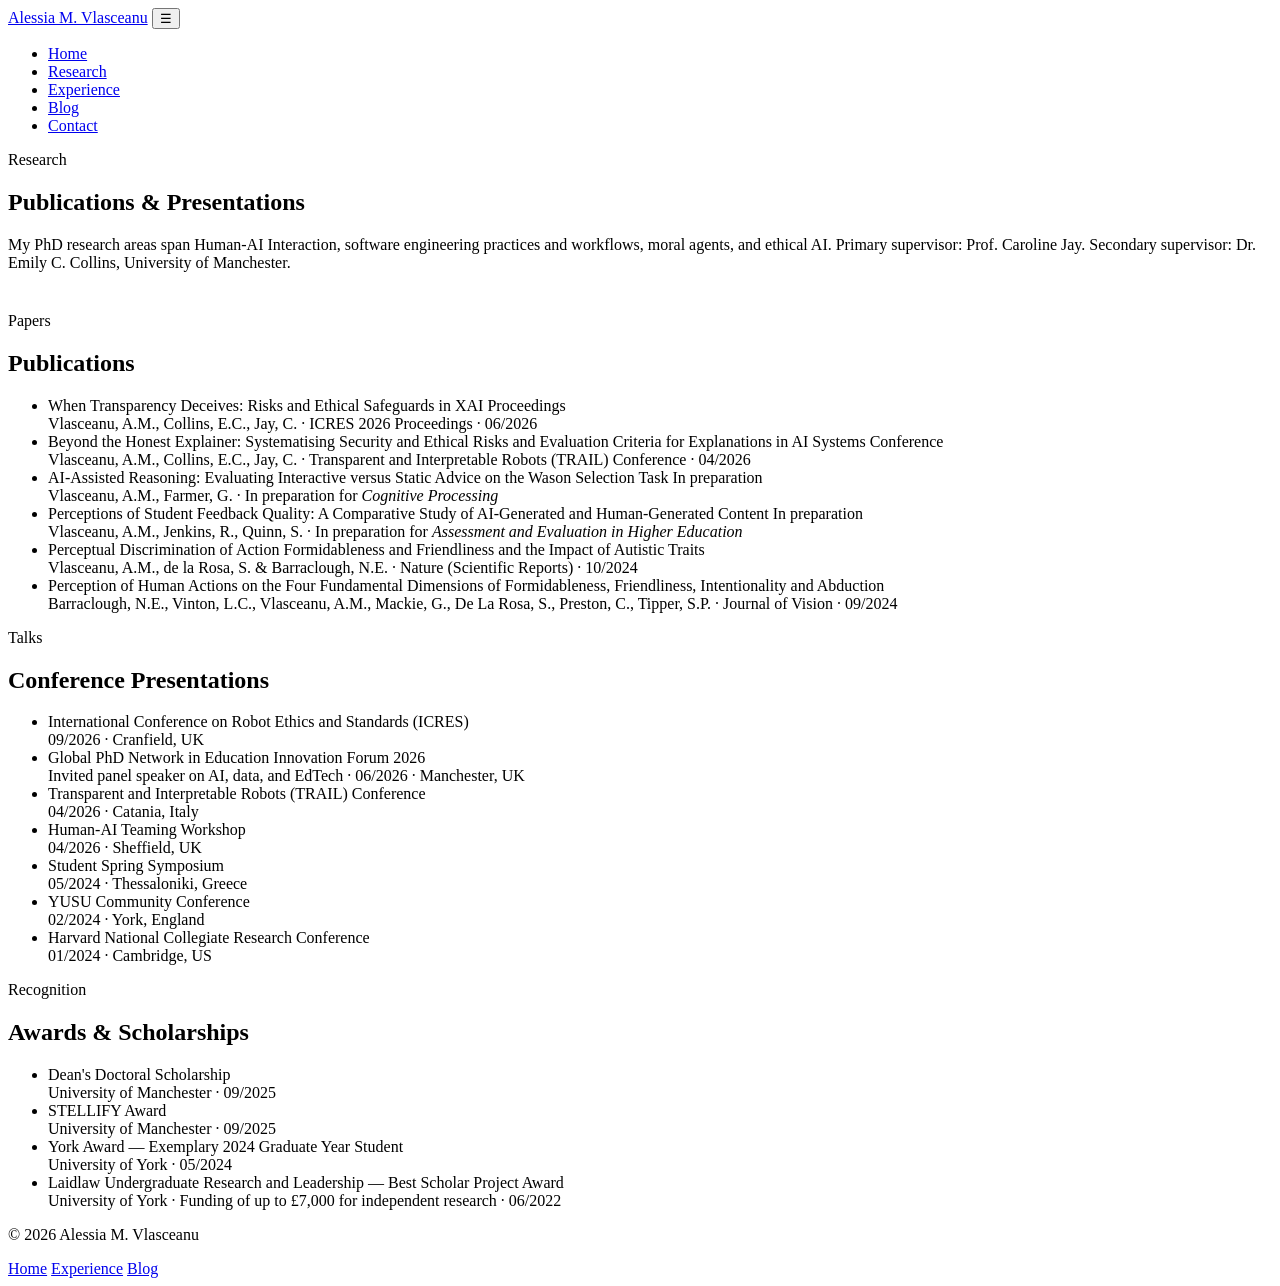
==== research.html @ 2f05d113 "Add files via upload" ====
<!DOCTYPE html>
<html lang="en">
<head>
<meta charset="UTF-8" />
<meta name="viewport" content="width=device-width, initial-scale=1.0" />
<title>Research &amp; Publications — Alessia M. Vlasceanu</title>
<meta name="description" content="Publications, conference presentations, and awards from Alessia M. Vlasceanu's PhD research in Human-AI Interaction and Ethical AI." />
<link rel="stylesheet" href="assets/css/style.css" />
</head>
<body>

<header class="site-nav">
  <div class="nav-inner">
    <a href="index.html" class="logo">Alessia M. Vlasceanu</a>
    <button class="nav-toggle" aria-label="Toggle navigation">☰</button>
    <ul class="nav-links">
      <li><a href="index.html">Home</a></li>
      <li><a href="research.html" class="active">Research</a></li>
      <li><a href="experience.html">Experience</a></li>
      <li><a href="blog/index.html">Blog</a></li>
      <li><a href="index.html#contact">Contact</a></li>
    </ul>
  </div>
</header>

<main>

  <section class="hero" style="padding-bottom: 24px;">
    <div class="container">
      <div class="eyebrow">Research</div>
      <h1>Publications &amp; Presentations</h1>
      <p class="lede">
        My PhD research areas span Human-AI Interaction, software engineering practices and workflows,
        moral agents, and ethical AI. Primary supervisor: Prof. Caroline Jay. Secondary supervisor:
        Dr. Emily C. Collins, University of Manchester.
      </p>
    </div>
  </section>

  <!-- Publications -->
  <section class="alt">
    <div class="container">
      <div class="section-head">
        <div class="eyebrow">Papers</div>
        <h2>Publications</h2>
      </div>
      <ul class="pub-list">
        <li class="pub-item">
          <div class="pub-title">When Transparency Deceives: Risks and Ethical Safeguards in XAI <span class="pub-tag">Proceedings</span></div>
          <div class="pub-meta">Vlasceanu, A.M., Collins, E.C., Jay, C. · ICRES 2026 Proceedings · 06/2026</div>
        </li>
        <li class="pub-item">
          <div class="pub-title">Beyond the Honest Explainer: Systematising Security and Ethical Risks and Evaluation Criteria for Explanations in AI Systems <span class="pub-tag">Conference</span></div>
          <div class="pub-meta">Vlasceanu, A.M., Collins, E.C., Jay, C. · Transparent and Interpretable Robots (TRAIL) Conference · 04/2026</div>
        </li>
        <li class="pub-item">
          <div class="pub-title">AI-Assisted Reasoning: Evaluating Interactive versus Static Advice on the Wason Selection Task <span class="pub-tag">In preparation</span></div>
          <div class="pub-meta">Vlasceanu, A.M., Farmer, G. · In preparation for <em>Cognitive Processing</em></div>
        </li>
        <li class="pub-item">
          <div class="pub-title">Perceptions of Student Feedback Quality: A Comparative Study of AI-Generated and Human-Generated Content <span class="pub-tag">In preparation</span></div>
          <div class="pub-meta">Vlasceanu, A.M., Jenkins, R., Quinn, S. · In preparation for <em>Assessment and Evaluation in Higher Education</em></div>
        </li>
        <li class="pub-item">
          <div class="pub-title">Perceptual Discrimination of Action Formidableness and Friendliness and the Impact of Autistic Traits</div>
          <div class="pub-meta">Vlasceanu, A.M., de la Rosa, S. &amp; Barraclough, N.E. · Nature (Scientific Reports) · 10/2024</div>
        </li>
        <li class="pub-item">
          <div class="pub-title">Perception of Human Actions on the Four Fundamental Dimensions of Formidableness, Friendliness, Intentionality and Abduction</div>
          <div class="pub-meta">Barraclough, N.E., Vinton, L.C., Vlasceanu, A.M., Mackie, G., De La Rosa, S., Preston, C., Tipper, S.P. · Journal of Vision · 09/2024</div>
        </li>
      </ul>
    </div>
  </section>

  <!-- Conference presentations -->
  <section>
    <div class="container">
      <div class="section-head">
        <div class="eyebrow">Talks</div>
        <h2>Conference Presentations</h2>
      </div>
      <ul class="pub-list">
        <li class="pub-item">
          <div class="pub-title">International Conference on Robot Ethics and Standards (ICRES)</div>
          <div class="pub-meta">09/2026 · Cranfield, UK</div>
        </li>
        <li class="pub-item">
          <div class="pub-title">Global PhD Network in Education Innovation Forum 2026</div>
          <div class="pub-meta">Invited panel speaker on AI, data, and EdTech · 06/2026 · Manchester, UK</div>
        </li>
        <li class="pub-item">
          <div class="pub-title">Transparent and Interpretable Robots (TRAIL) Conference</div>
          <div class="pub-meta">04/2026 · Catania, Italy</div>
        </li>
        <li class="pub-item">
          <div class="pub-title">Human-AI Teaming Workshop</div>
          <div class="pub-meta">04/2026 · Sheffield, UK</div>
        </li>
        <li class="pub-item">
          <div class="pub-title">Student Spring Symposium</div>
          <div class="pub-meta">05/2024 · Thessaloniki, Greece</div>
        </li>
        <li class="pub-item">
          <div class="pub-title">YUSU Community Conference</div>
          <div class="pub-meta">02/2024 · York, England</div>
        </li>
        <li class="pub-item">
          <div class="pub-title">Harvard National Collegiate Research Conference</div>
          <div class="pub-meta">01/2024 · Cambridge, US</div>
        </li>
      </ul>
    </div>
  </section>

  <!-- Awards -->
  <section class="alt">
    <div class="container">
      <div class="section-head">
        <div class="eyebrow">Recognition</div>
        <h2>Awards &amp; Scholarships</h2>
      </div>
      <ul class="pub-list">
        <li class="pub-item">
          <div class="pub-title">Dean's Doctoral Scholarship</div>
          <div class="pub-meta">University of Manchester · 09/2025</div>
        </li>
        <li class="pub-item">
          <div class="pub-title">STELLIFY Award</div>
          <div class="pub-meta">University of Manchester · 09/2025</div>
        </li>
        <li class="pub-item">
          <div class="pub-title">York Award — Exemplary 2024 Graduate Year Student</div>
          <div class="pub-meta">University of York · 05/2024</div>
        </li>
        <li class="pub-item">
          <div class="pub-title">Laidlaw Undergraduate Research and Leadership — Best Scholar Project Award</div>
          <div class="pub-meta">University of York · Funding of up to £7,000 for independent research · 06/2022</div>
        </li>
      </ul>
    </div>
  </section>

</main>

<footer>
  <div class="container">
    <p>© <span data-year>2026</span> Alessia M. Vlasceanu</p>
    <div class="social-row">
      <a href="index.html">Home</a>
      <a href="experience.html">Experience</a>
      <a href="blog/index.html">Blog</a>
    </div>
  </div>
</footer>

<script src="assets/js/main.js"></script>
</body>
</html>
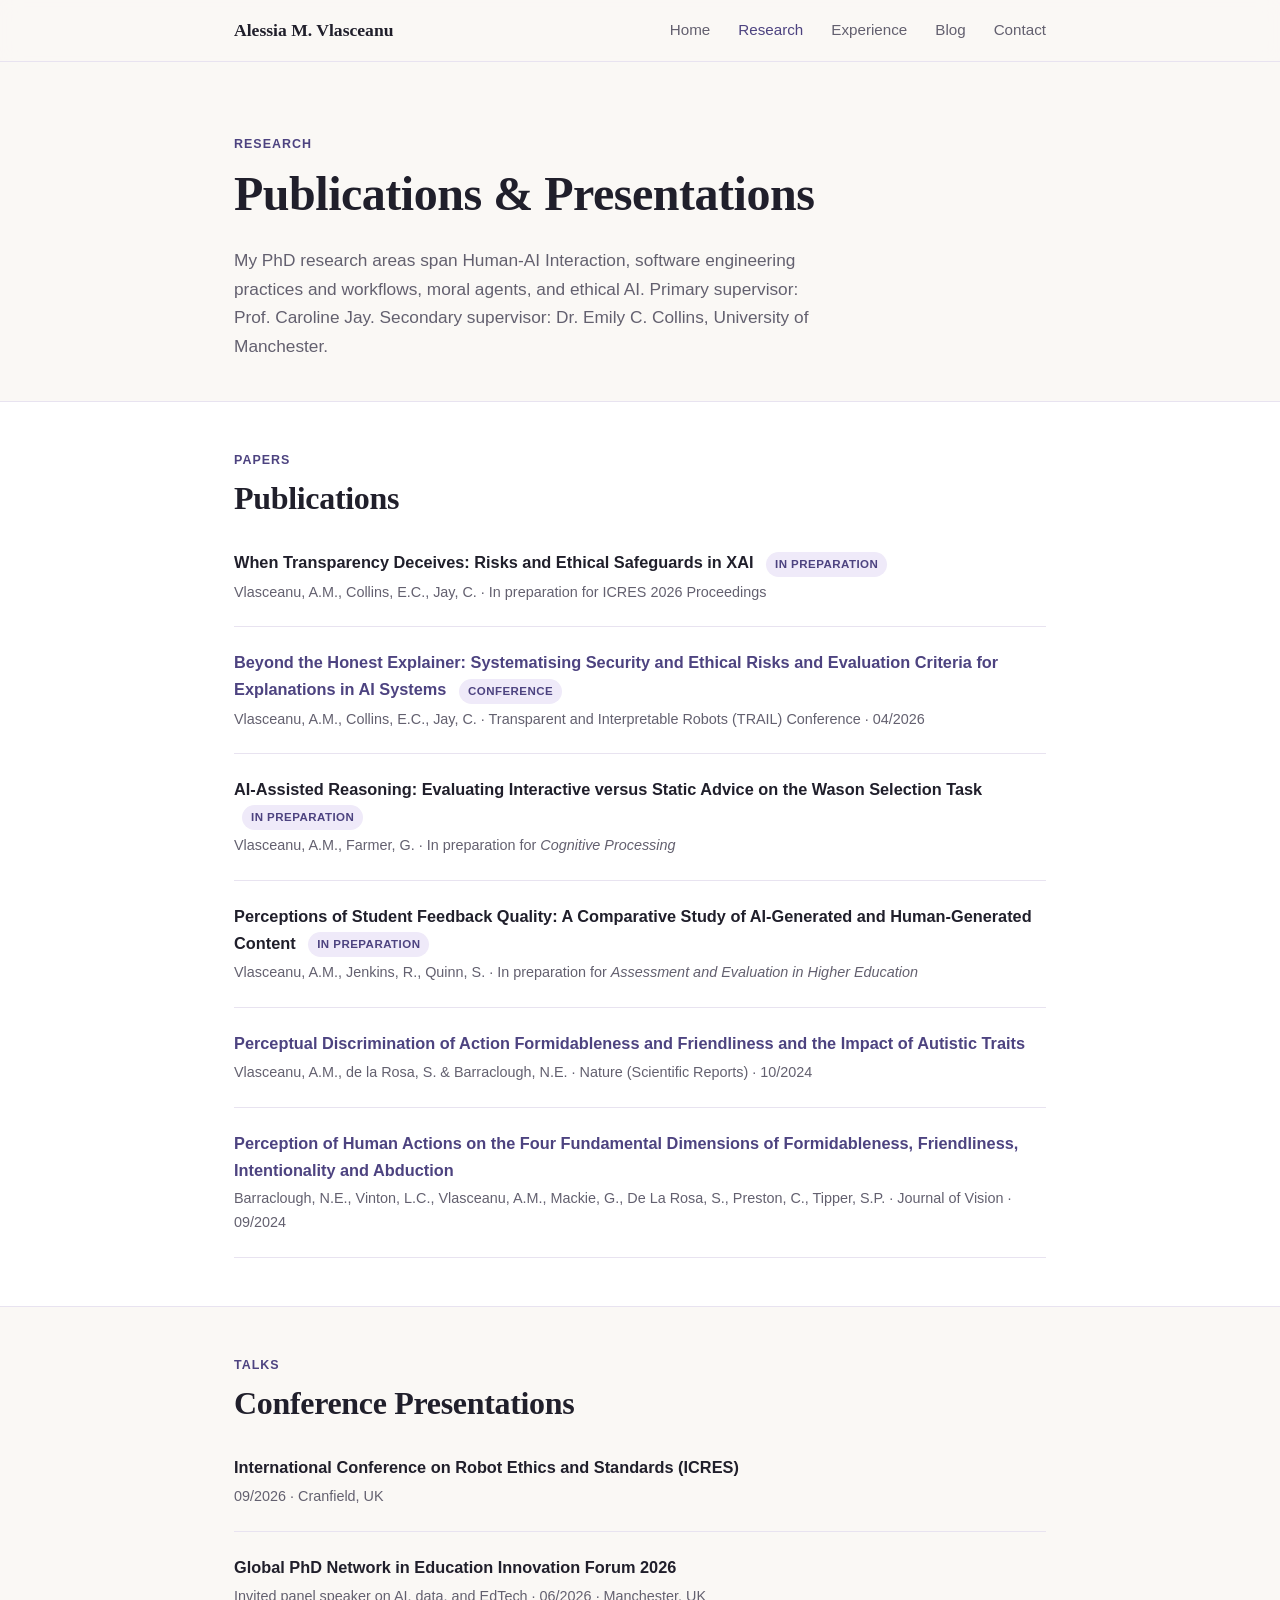
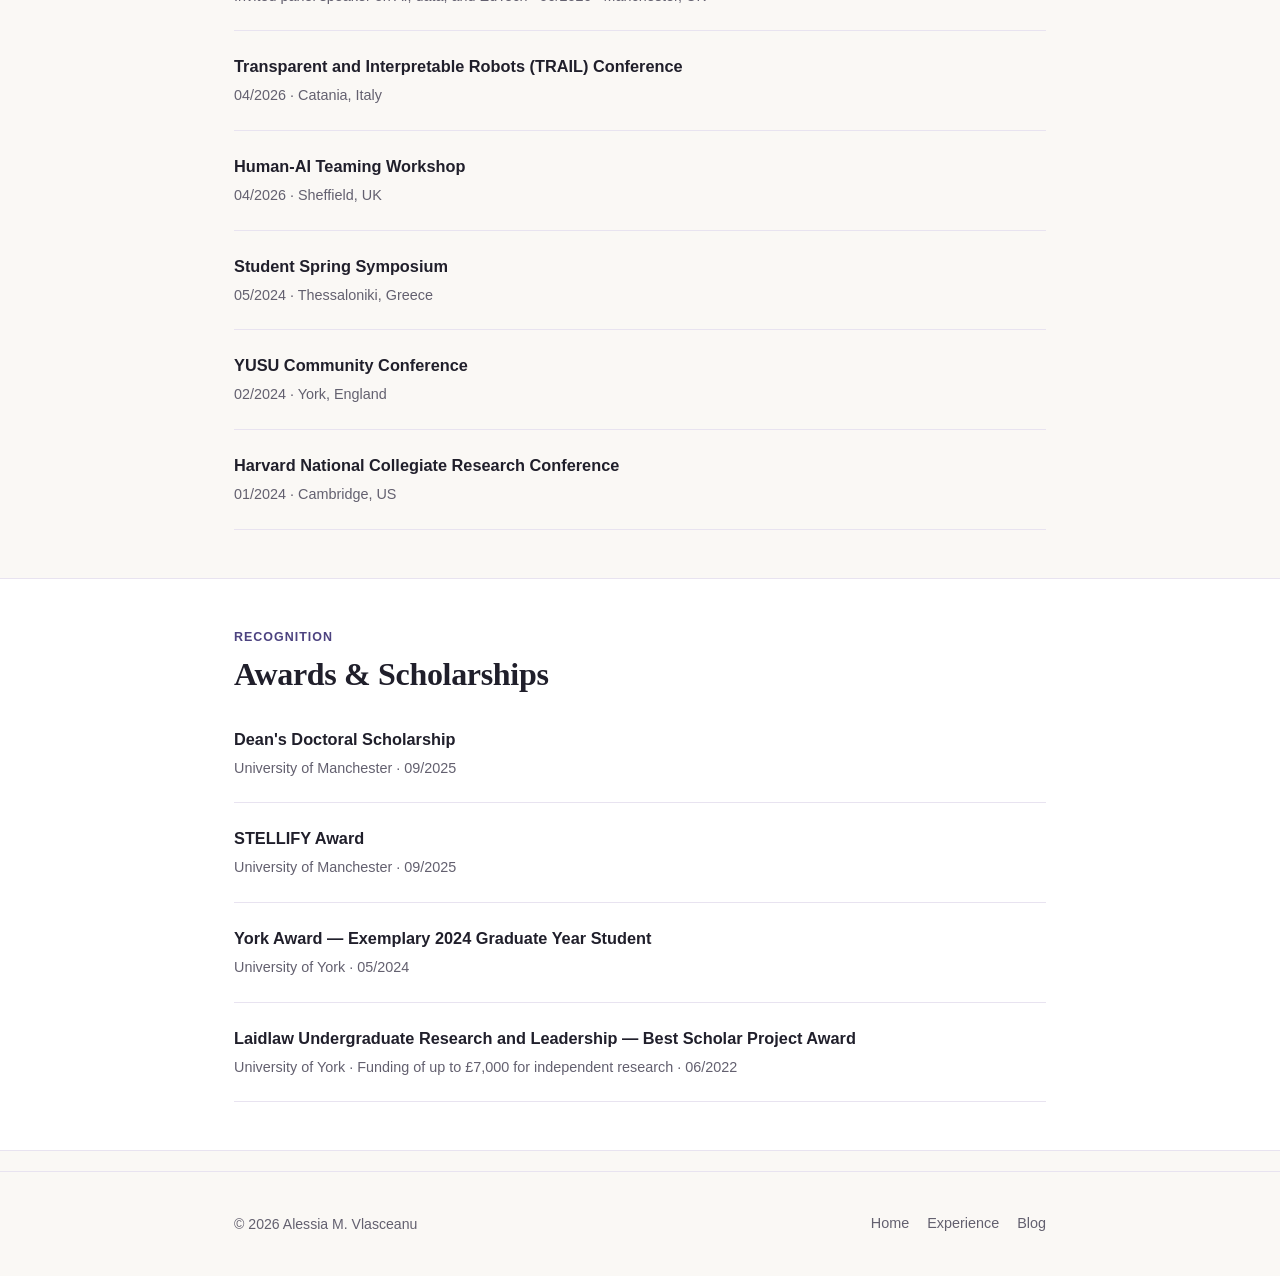
==== commit 4d43c218: "Add files via upload" ====
--- a/research.html
+++ b/research.html
@@ -46,11 +46,11 @@
       </div>
       <ul class="pub-list">
         <li class="pub-item">
-          <div class="pub-title">When Transparency Deceives: Risks and Ethical Safeguards in XAI <span class="pub-tag">Proceedings</span></div>
-          <div class="pub-meta">Vlasceanu, A.M., Collins, E.C., Jay, C. · ICRES 2026 Proceedings · 06/2026</div>
+          <div class="pub-title">When Transparency Deceives: Risks and Ethical Safeguards in XAI <span class="pub-tag">In preparation</span></div>
+          <div class="pub-meta">Vlasceanu, A.M., Collins, E.C., Jay, C. · In preparation for ICRES 2026 Proceedings</div>
         </li>
         <li class="pub-item">
-          <div class="pub-title">Beyond the Honest Explainer: Systematising Security and Ethical Risks and Evaluation Criteria for Explanations in AI Systems <span class="pub-tag">Conference</span></div>
+          <div class="pub-title"><a href="https://pure.manchester.ac.uk/ws/portalfiles/portal/1884796959/TRAIL_Conference_Ethical_AI_Camera_Ready.pdf" target="_blank" rel="noopener">Beyond the Honest Explainer: Systematising Security and Ethical Risks and Evaluation Criteria for Explanations in AI Systems</a> <span class="pub-tag">Conference</span></div>
           <div class="pub-meta">Vlasceanu, A.M., Collins, E.C., Jay, C. · Transparent and Interpretable Robots (TRAIL) Conference · 04/2026</div>
         </li>
         <li class="pub-item">
@@ -62,11 +62,11 @@
           <div class="pub-meta">Vlasceanu, A.M., Jenkins, R., Quinn, S. · In preparation for <em>Assessment and Evaluation in Higher Education</em></div>
         </li>
         <li class="pub-item">
-          <div class="pub-title">Perceptual Discrimination of Action Formidableness and Friendliness and the Impact of Autistic Traits</div>
+          <div class="pub-title"><a href="https://www.nature.com/articles/s41598-024-76488-6" target="_blank" rel="noopener">Perceptual Discrimination of Action Formidableness and Friendliness and the Impact of Autistic Traits</a></div>
           <div class="pub-meta">Vlasceanu, A.M., de la Rosa, S. &amp; Barraclough, N.E. · Nature (Scientific Reports) · 10/2024</div>
         </li>
         <li class="pub-item">
-          <div class="pub-title">Perception of Human Actions on the Four Fundamental Dimensions of Formidableness, Friendliness, Intentionality and Abduction</div>
+          <div class="pub-title"><a href="https://jov.arvojournals.org/article.aspx?articleid=2801195" target="_blank" rel="noopener">Perception of Human Actions on the Four Fundamental Dimensions of Formidableness, Friendliness, Intentionality and Abduction</a></div>
           <div class="pub-meta">Barraclough, N.E., Vinton, L.C., Vlasceanu, A.M., Mackie, G., De La Rosa, S., Preston, C., Tipper, S.P. · Journal of Vision · 09/2024</div>
         </li>
       </ul>
--- a/assets/css/style.css
+++ b/assets/css/style.css
@@ -0,0 +1,377 @@
+/* ============================================
+   Alessia M. Vlasceanu — Personal site styles
+   ============================================ */
+
+@import url('https://fonts.googleapis.com/css2?family=Fraunces:ital,opsz,wght@0,9..144,400;0,9..144,500;0,9..144,600;1,9..144,500&family=Inter:wght@400;500;600;700&display=swap');
+
+:root {
+  --bg: #faf8f5;
+  --surface: #ffffff;
+  --text: #201f2b;
+  --text-muted: #63606f;
+  --accent: #6a5fa8;
+  --accent-dark: #4d4380;
+  --accent-soft: #efeaf9;
+  --border: #e8e3f0;
+  --radius: 14px;
+  --shadow: 0 10px 30px -15px rgba(40, 30, 70, 0.25);
+  --serif: 'Fraunces', Georgia, 'Times New Roman', serif;
+  --sans: 'Inter', -apple-system, BlinkMacSystemFont, 'Segoe UI', Roboto, sans-serif;
+  --max-w: 860px;
+}
+
+* { box-sizing: border-box; }
+
+html { scroll-behavior: smooth; }
+
+body {
+  margin: 0;
+  font-family: var(--sans);
+  background: var(--bg);
+  color: var(--text);
+  line-height: 1.65;
+  -webkit-font-smoothing: antialiased;
+}
+
+h1, h2, h3, h4 {
+  font-family: var(--serif);
+  font-weight: 600;
+  line-height: 1.2;
+  margin: 0 0 0.5em;
+  letter-spacing: -0.01em;
+}
+
+h1 { font-size: clamp(2.1rem, 4vw, 3rem); }
+h2 { font-size: clamp(1.5rem, 3vw, 2rem); }
+h3 { font-size: 1.25rem; }
+
+p { margin: 0 0 1em; }
+
+a {
+  color: var(--accent-dark);
+  text-decoration: none;
+}
+a:hover { text-decoration: underline; }
+
+img { max-width: 100%; display: block; }
+
+.container {
+  max-width: var(--max-w);
+  margin: 0 auto;
+  padding: 0 24px;
+}
+
+/* ---------- Nav ---------- */
+header.site-nav {
+  position: sticky;
+  top: 0;
+  z-index: 50;
+  background: rgba(250, 248, 245, 0.88);
+  backdrop-filter: saturate(180%) blur(10px);
+  border-bottom: 1px solid var(--border);
+}
+
+.nav-inner {
+  max-width: var(--max-w);
+  margin: 0 auto;
+  padding: 16px 24px;
+  display: flex;
+  align-items: center;
+  justify-content: space-between;
+}
+
+.logo {
+  font-family: var(--serif);
+  font-weight: 600;
+  font-size: 1.1rem;
+  color: var(--text);
+  white-space: nowrap;
+}
+.logo:hover { text-decoration: none; color: var(--accent-dark); }
+
+.nav-links {
+  list-style: none;
+  display: flex;
+  gap: 28px;
+  margin: 0;
+  padding: 0;
+}
+
+.nav-links a {
+  color: var(--text-muted);
+  font-size: 0.95rem;
+  font-weight: 500;
+}
+.nav-links a:hover,
+.nav-links a.active {
+  color: var(--accent-dark);
+  text-decoration: none;
+}
+
+.nav-toggle {
+  display: none;
+  background: none;
+  border: none;
+  font-size: 1.4rem;
+  cursor: pointer;
+  color: var(--text);
+}
+
+@media (max-width: 680px) {
+  .nav-toggle { display: block; }
+  .nav-links {
+    position: absolute;
+    top: 100%;
+    left: 0;
+    right: 0;
+    background: var(--surface);
+    border-bottom: 1px solid var(--border);
+    flex-direction: column;
+    gap: 0;
+    display: none;
+    padding: 8px 24px 16px;
+  }
+  .nav-links.open { display: flex; }
+  .nav-links li { padding: 10px 0; border-bottom: 1px solid var(--border); }
+  .nav-links li:last-child { border-bottom: none; }
+}
+
+/* ---------- Hero ---------- */
+.hero {
+  padding: 72px 0 56px;
+}
+
+.hero-grid {
+  display: grid;
+  grid-template-columns: auto 1fr;
+  gap: 36px;
+  align-items: center;
+}
+
+.hero-photo {
+  width: 148px;
+  height: 148px;
+  border-radius: 50%;
+  overflow: hidden;
+  box-shadow: var(--shadow);
+  border: 4px solid var(--surface);
+  flex-shrink: 0;
+}
+.hero-photo img { width: 100%; height: 100%; object-fit: cover; }
+
+.eyebrow {
+  text-transform: uppercase;
+  letter-spacing: 0.08em;
+  font-size: 0.78rem;
+  font-weight: 600;
+  color: var(--accent-dark);
+  margin-bottom: 10px;
+}
+
+.hero p.lede {
+  font-size: 1.08rem;
+  color: var(--text-muted);
+  max-width: 62ch;
+}
+
+@media (max-width: 560px) {
+  .hero-grid { grid-template-columns: 1fr; text-align: center; }
+  .hero-grid .hero-photo { margin: 0 auto; }
+}
+
+/* ---------- Buttons ---------- */
+.btn-row {
+  display: flex;
+  flex-wrap: wrap;
+  gap: 12px;
+  margin-top: 22px;
+}
+
+.btn {
+  display: inline-flex;
+  align-items: center;
+  gap: 8px;
+  padding: 11px 20px;
+  border-radius: 999px;
+  font-weight: 600;
+  font-size: 0.92rem;
+  border: 1px solid transparent;
+  cursor: pointer;
+}
+.btn:hover { text-decoration: none; }
+
+.btn-primary {
+  background: var(--accent);
+  color: #fff;
+}
+.btn-primary:hover { background: var(--accent-dark); }
+
+.btn-ghost {
+  background: transparent;
+  border-color: var(--border);
+  color: var(--text);
+}
+.btn-ghost:hover { border-color: var(--accent); color: var(--accent-dark); }
+
+/* ---------- Social row ---------- */
+.social-row {
+  display: flex;
+  gap: 18px;
+  margin-top: 20px;
+  flex-wrap: wrap;
+}
+.social-row a {
+  font-size: 0.9rem;
+  font-weight: 500;
+  color: var(--text-muted);
+}
+.social-row a:hover { color: var(--accent-dark); }
+
+/* ---------- Sections ---------- */
+section { padding: 48px 0; }
+section.alt {
+  background: var(--surface);
+  border-top: 1px solid var(--border);
+  border-bottom: 1px solid var(--border);
+}
+
+.section-head { margin-bottom: 32px; }
+.section-head .eyebrow { margin-bottom: 8px; }
+.section-head p { color: var(--text-muted); max-width: 62ch; }
+
+/* ---------- Cards / grid ---------- */
+.card-grid {
+  display: grid;
+  grid-template-columns: repeat(3, 1fr);
+  gap: 20px;
+}
+@media (max-width: 760px) {
+  .card-grid { grid-template-columns: 1fr; }
+}
+
+.card {
+  background: var(--surface);
+  border: 1px solid var(--border);
+  border-radius: var(--radius);
+  padding: 24px;
+}
+.card h3 { margin-bottom: 8px; font-size: 1.05rem; }
+.card p { color: var(--text-muted); font-size: 0.94rem; margin-bottom: 0; }
+
+/* ---------- Timeline (experience/education) ---------- */
+.timeline {
+  border-left: 2px solid var(--border);
+  padding-left: 28px;
+  margin-left: 6px;
+}
+
+.timeline-item { position: relative; margin-bottom: 36px; }
+.timeline-item:last-child { margin-bottom: 0; }
+
+.timeline-item::before {
+  content: '';
+  position: absolute;
+  left: -34px;
+  top: 6px;
+  width: 12px;
+  height: 12px;
+  border-radius: 50%;
+  background: var(--accent);
+  border: 2px solid var(--bg);
+}
+
+.timeline-item .meta {
+  color: var(--text-muted);
+  font-size: 0.88rem;
+  margin-bottom: 4px;
+}
+
+.timeline-item h3 { margin-bottom: 2px; }
+.timeline-item .org { color: var(--accent-dark); font-weight: 500; margin-bottom: 8px; }
+
+.timeline-item ul { margin: 8px 0 0; padding-left: 20px; color: var(--text-muted); }
+.timeline-item li { margin-bottom: 6px; font-size: 0.95rem; }
+
+/* ---------- Publication list ---------- */
+.pub-list { list-style: none; margin: 0; padding: 0; }
+.pub-item {
+  padding: 22px 0;
+  border-bottom: 1px solid var(--border);
+}
+.pub-item:first-child { padding-top: 0; }
+.pub-item .pub-title { font-weight: 600; font-size: 1.02rem; margin-bottom: 4px; }
+.pub-item .pub-meta { color: var(--text-muted); font-size: 0.9rem; }
+.pub-item .pub-tag {
+  display: inline-block;
+  font-size: 0.72rem;
+  font-weight: 600;
+  text-transform: uppercase;
+  letter-spacing: 0.04em;
+  background: var(--accent-soft);
+  color: var(--accent-dark);
+  padding: 3px 9px;
+  border-radius: 999px;
+  margin-left: 8px;
+  vertical-align: middle;
+}
+
+/* ---------- Chips (skills/tags) ---------- */
+.chip-row { display: flex; flex-wrap: wrap; gap: 10px; }
+.chip {
+  background: var(--accent-soft);
+  color: var(--accent-dark);
+  font-size: 0.85rem;
+  font-weight: 500;
+  padding: 7px 14px;
+  border-radius: 999px;
+}
+
+/* ---------- Blog ---------- */
+.post-card {
+  display: block;
+  padding: 26px 0;
+  border-bottom: 1px solid var(--border);
+}
+.post-card:first-child { padding-top: 0; }
+.post-card:hover { text-decoration: none; }
+.post-card .post-date {
+  font-size: 0.82rem;
+  color: var(--text-muted);
+  text-transform: uppercase;
+  letter-spacing: 0.05em;
+  margin-bottom: 6px;
+}
+.post-card h3 { color: var(--text); margin-bottom: 6px; }
+.post-card:hover h3 { color: var(--accent-dark); }
+.post-card p { color: var(--text-muted); margin-bottom: 0; }
+
+.post-body {
+  font-size: 1.05rem;
+}
+.post-body h2 { margin-top: 1.4em; }
+.post-body p { margin-bottom: 1.2em; }
+.post-hero-meta {
+  color: var(--text-muted);
+  font-size: 0.9rem;
+  margin-bottom: 8px;
+}
+.back-link { display: inline-block; margin-bottom: 24px; font-size: 0.9rem; }
+
+/* ---------- Footer ---------- */
+footer {
+  border-top: 1px solid var(--border);
+  padding: 40px 0;
+  margin-top: 20px;
+}
+footer .container {
+  display: flex;
+  justify-content: space-between;
+  align-items: center;
+  flex-wrap: wrap;
+  gap: 12px;
+}
+footer p { margin: 0; color: var(--text-muted); font-size: 0.88rem; }
+footer .social-row { margin-top: 0; }
+
+/* ---------- Misc ---------- */
+.divider { height: 1px; background: var(--border); border: none; margin: 40px 0; }
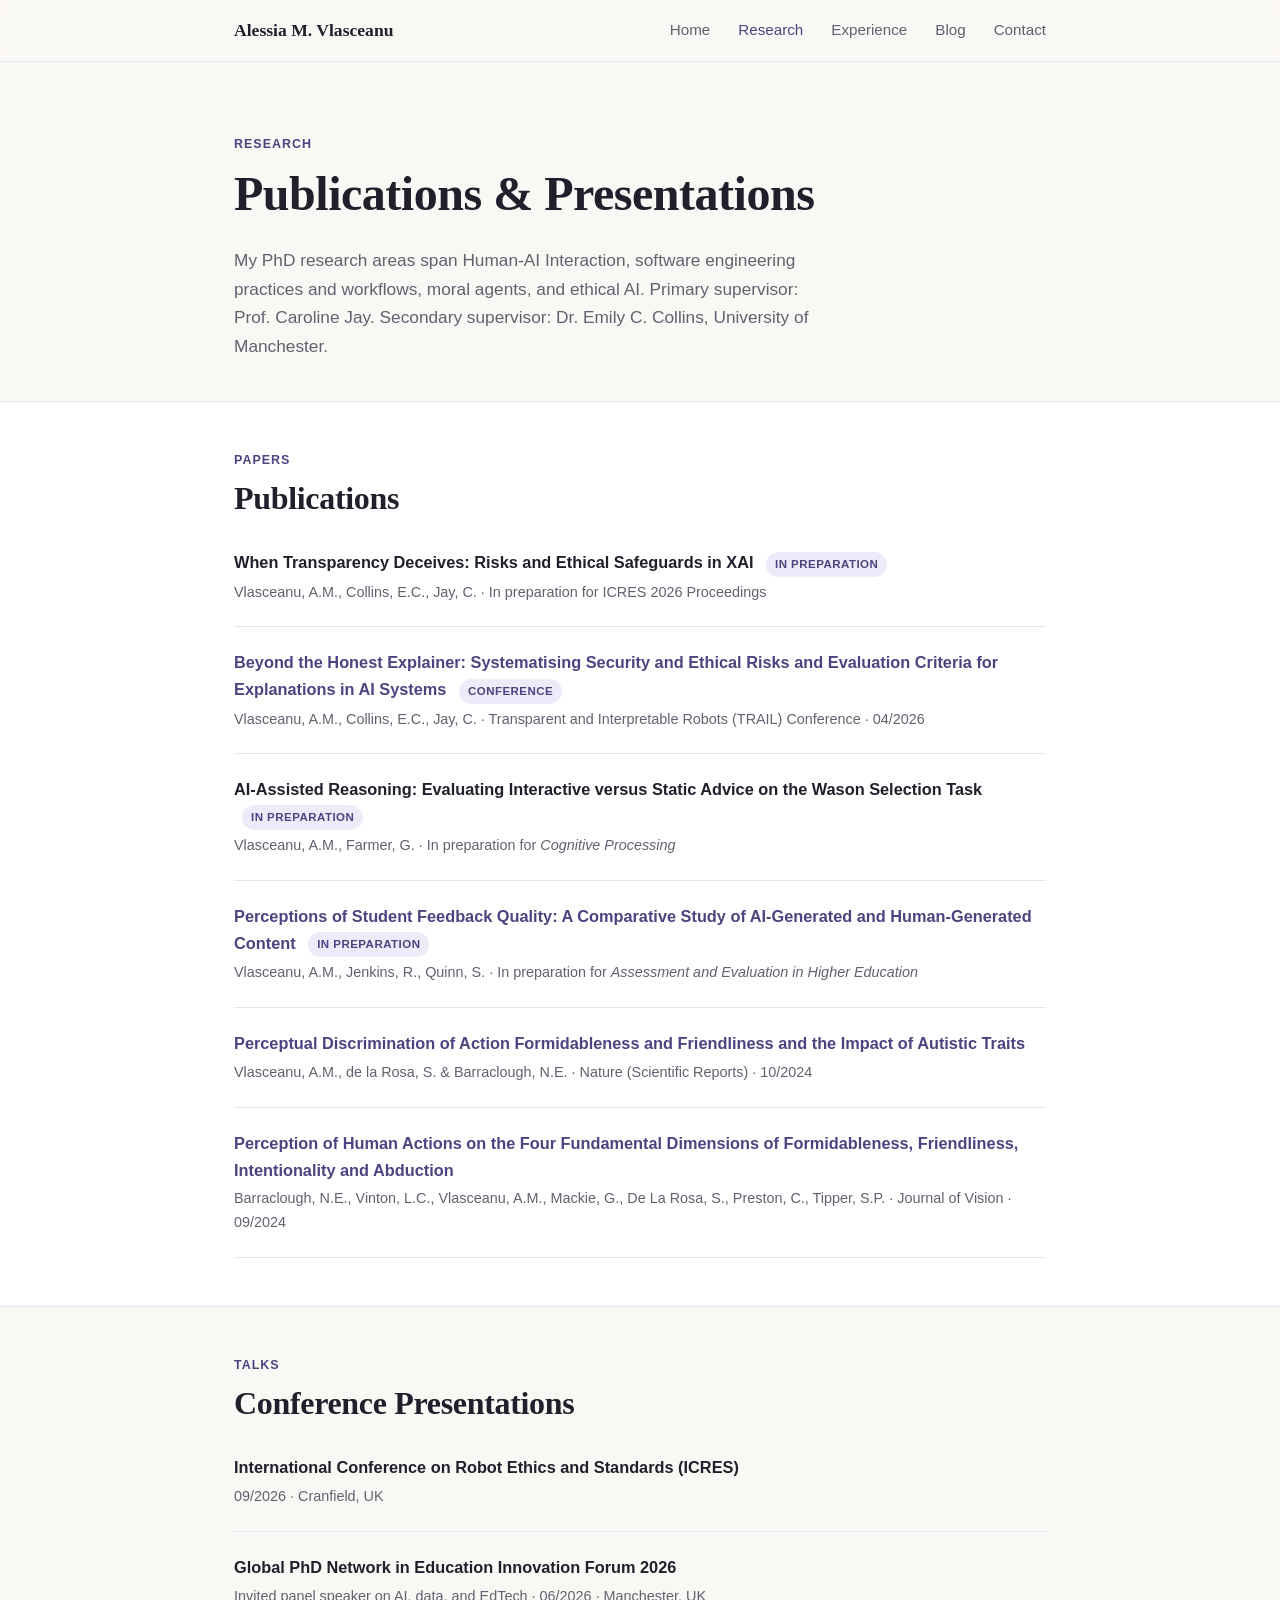
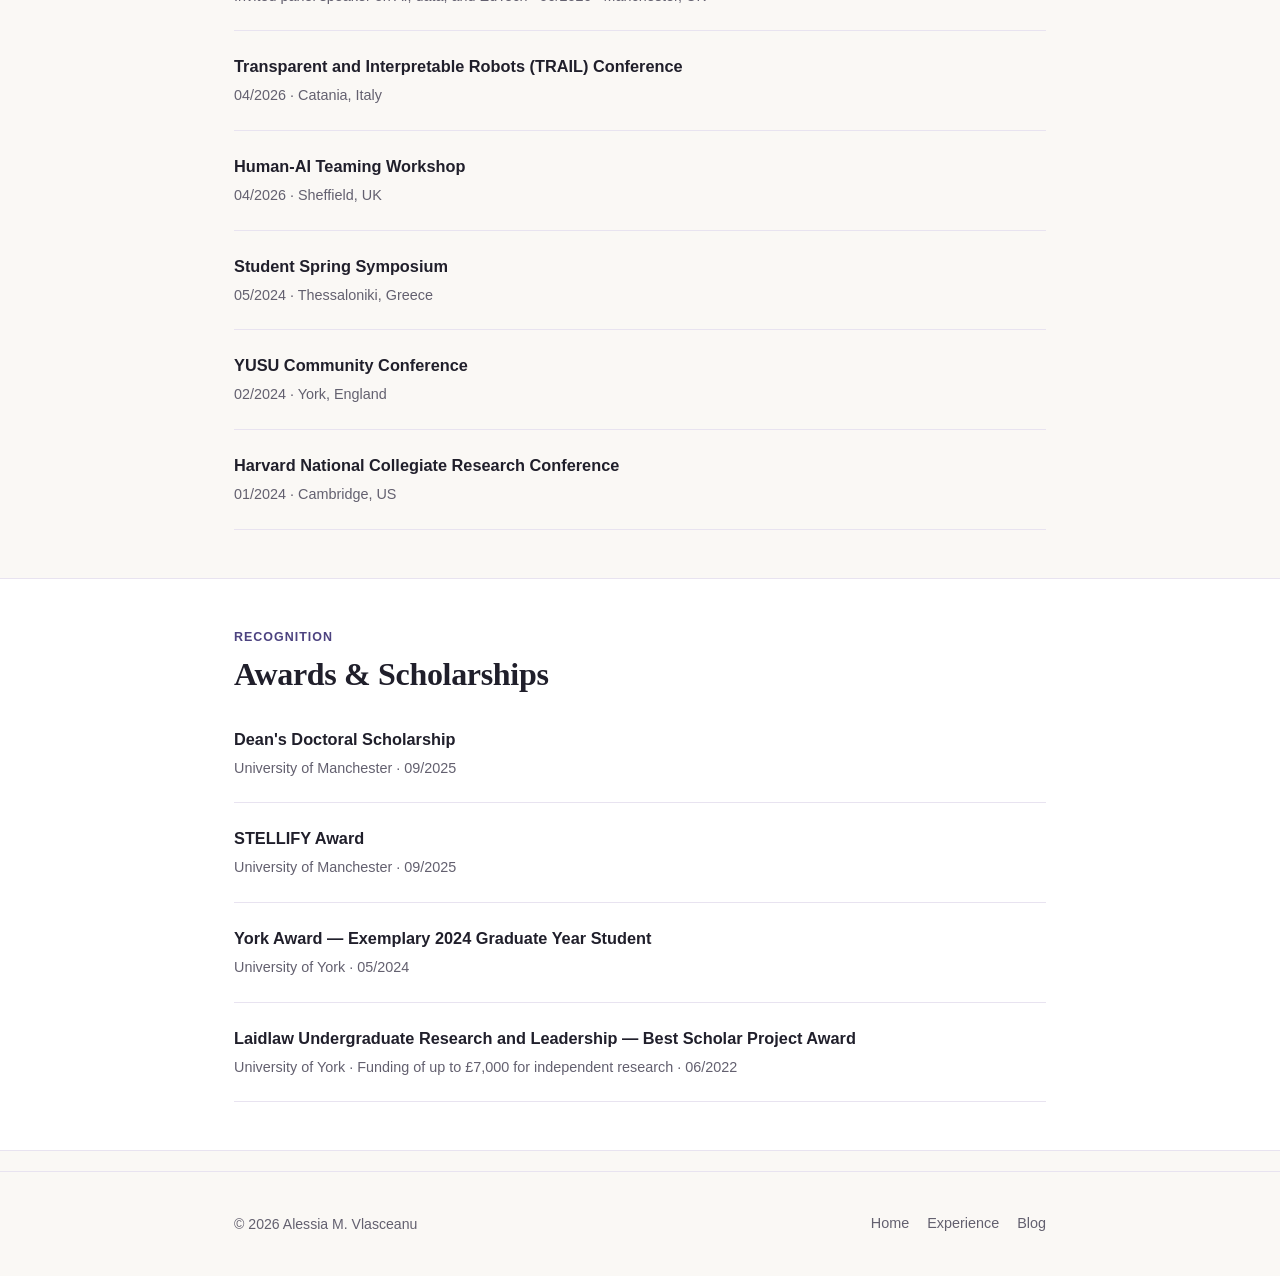
==== commit 8703ca77: "Add hyperlink to publication in research.html Added a link to the publication on student feedback qu" ====
--- a/research.html
+++ b/research.html
@@ -58,7 +58,7 @@
           <div class="pub-meta">Vlasceanu, A.M., Farmer, G. · In preparation for <em>Cognitive Processing</em></div>
         </li>
         <li class="pub-item">
-          <div class="pub-title">Perceptions of Student Feedback Quality: A Comparative Study of AI-Generated and Human-Generated Content <span class="pub-tag">In preparation</span></div>
+          <div class="pub-title"><a href="https://doi.org/10.6084/m9.figshare.32994242" target="_blank" rel="noopener">Perceptions of Student Feedback Quality: A Comparative Study of AI-Generated and Human-Generated Content <span class="pub-tag">In preparation</span></div>
           <div class="pub-meta">Vlasceanu, A.M., Jenkins, R., Quinn, S. · In preparation for <em>Assessment and Evaluation in Higher Education</em></div>
         </li>
         <li class="pub-item">
